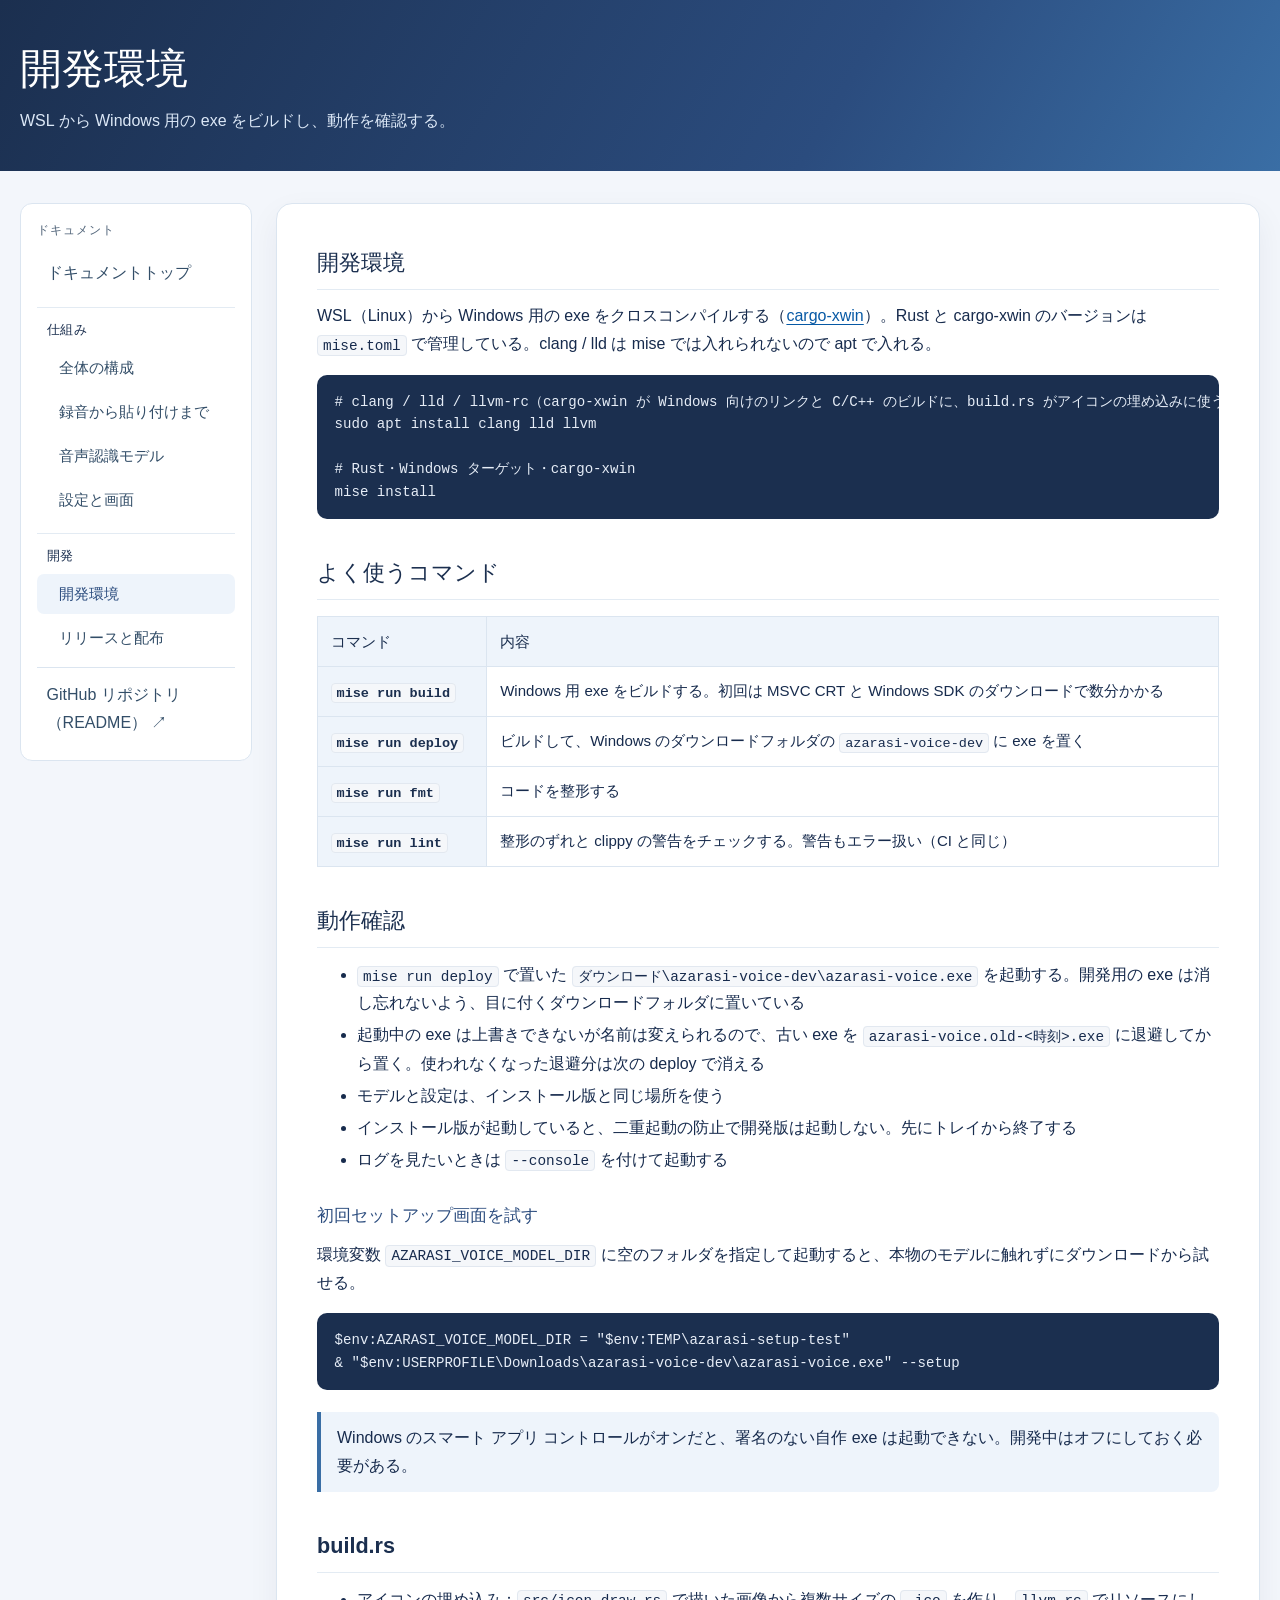
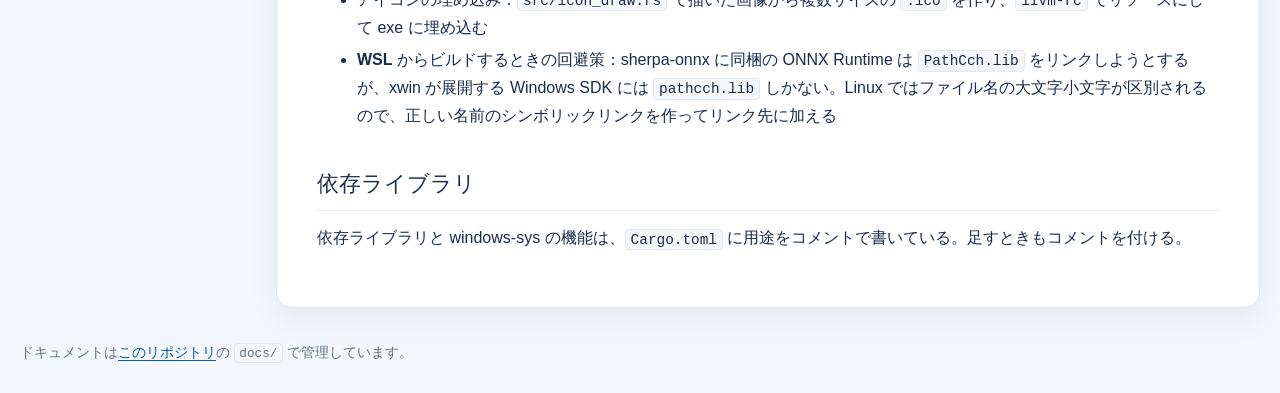
==== docs/development.html @ b4b045d3 "Add an HTML documentation site under docs/ Follow the docs layout of the author's other repositories" ====
<!doctype html>
<html lang="ja">
<head>
  <meta charset="utf-8">
  <meta name="viewport" content="width=device-width, initial-scale=1">
  <meta name="theme-color" content="#1b2f4f">
  <meta name="description" content="WSL から Windows 用の exe をビルドし、動作を確認する。">
  <title>開発環境 | azarasi-voice</title>
  <link rel="stylesheet" href="style.css">
</head>
<body>
  <header class="site-header">
    <h1>開発環境</h1>
    <p>WSL から Windows 用の exe をビルドし、動作を確認する。</p>
  </header>
  <div class="layout">
    <nav class="sidebar" aria-label="ドキュメント">
      <h2>ドキュメント</h2>
      <ul>
        <li><a href="index.html">ドキュメントトップ</a></li>
        <li class="nav-group">仕組み</li>
        <li><a href="overview.html">全体の構成</a></li>
        <li><a href="recording.html">録音から貼り付けまで</a></li>
        <li><a href="model.html">音声認識モデル</a></li>
        <li><a href="settings.html">設定と画面</a></li>
        <li class="nav-group">開発</li>
        <li><a href="development.html" aria-current="page">開発環境</a></li>
        <li><a href="release.html">リリースと配布</a></li>
        <li class="sidebar-external"><a href="https://github.com/azarasi1226/azarasi-voice" target="_blank" rel="noopener">GitHub リポジトリ（README） ↗</a></li>
      </ul>
    </nav>
    <main class="content">
      <section aria-labelledby="setup">
        <h2 id="setup">開発環境</h2>
        <p>WSL（Linux）から Windows 用の exe をクロスコンパイルする（<a href="https://github.com/rust-cross/cargo-xwin">cargo-xwin</a>）。Rust と cargo-xwin のバージョンは <code>mise.toml</code> で管理している。clang / lld は mise では入れられないので apt で入れる。</p>
<pre><code># clang / lld / llvm-rc（cargo-xwin が Windows 向けのリンクと C/C++ のビルドに、build.rs がアイコンの埋め込みに使う）
sudo apt install clang lld llvm

# Rust・Windows ターゲット・cargo-xwin
mise install</code></pre>
      </section>

      <section aria-labelledby="commands">
        <h2 id="commands">よく使うコマンド</h2>
        <table>
          <thead><tr><th>コマンド</th><th>内容</th></tr></thead>
          <tbody>
            <tr><th><code>mise run build</code></th><td>Windows 用 exe をビルドする。初回は MSVC CRT と Windows SDK のダウンロードで数分かかる</td></tr>
            <tr><th><code>mise run deploy</code></th><td>ビルドして、Windows のダウンロードフォルダの <code>azarasi-voice-dev</code> に exe を置く</td></tr>
            <tr><th><code>mise run fmt</code></th><td>コードを整形する</td></tr>
            <tr><th><code>mise run lint</code></th><td>整形のずれと clippy の警告をチェックする。警告もエラー扱い（CI と同じ）</td></tr>
          </tbody>
        </table>
      </section>

      <section aria-labelledby="run">
        <h2 id="run">動作確認</h2>
        <ul>
          <li><code>mise run deploy</code> で置いた <code>ダウンロード\azarasi-voice-dev\azarasi-voice.exe</code> を起動する。開発用の exe は消し忘れないよう、目に付くダウンロードフォルダに置いている</li>
          <li>起動中の exe は上書きできないが名前は変えられるので、古い exe を <code>azarasi-voice.old-&lt;時刻&gt;.exe</code> に退避してから置く。使われなくなった退避分は次の deploy で消える</li>
          <li>モデルと設定は、インストール版と同じ場所を使う</li>
          <li>インストール版が起動していると、二重起動の防止で開発版は起動しない。先にトレイから終了する</li>
          <li>ログを見たいときは <code>--console</code> を付けて起動する</li>
        </ul>
        <h3>初回セットアップ画面を試す</h3>
        <p>環境変数 <code>AZARASI_VOICE_MODEL_DIR</code> に空のフォルダを指定して起動すると、本物のモデルに触れずにダウンロードから試せる。</p>
<pre><code>$env:AZARASI_VOICE_MODEL_DIR = "$env:TEMP\azarasi-setup-test"
&amp; "$env:USERPROFILE\Downloads\azarasi-voice-dev\azarasi-voice.exe" --setup</code></pre>
        <blockquote><p>Windows のスマート アプリ コントロールがオンだと、署名のない自作 exe は起動できない。開発中はオフにしておく必要がある。</p></blockquote>
      </section>

      <section aria-labelledby="buildrs">
        <h2 id="buildrs">build.rs</h2>
        <ul>
          <li><strong>アイコンの埋め込み</strong>：<code>src/icon_draw.rs</code> で描いた画像から複数サイズの <code>.ico</code> を作り、<code>llvm-rc</code> でリソースにして exe に埋め込む</li>
          <li><strong>WSL からビルドするときの回避策</strong>：sherpa-onnx に同梱の ONNX Runtime は <code>PathCch.lib</code> をリンクしようとするが、xwin が展開する Windows SDK には <code>pathcch.lib</code> しかない。Linux ではファイル名の大文字小文字が区別されるので、正しい名前のシンボリックリンクを作ってリンク先に加える</li>
        </ul>
      </section>

      <section aria-labelledby="deps">
        <h2 id="deps">依存ライブラリ</h2>
        <p>依存ライブラリと windows-sys の機能は、<code>Cargo.toml</code> に用途をコメントで書いている。足すときもコメントを付ける。</p>
      </section>
    </main>
  </div>
  <footer class="site-footer">ドキュメントは<a href="https://github.com/azarasi1226/azarasi-voice">このリポジトリ</a>の <code>docs/</code> で管理しています。</footer>
</body>
</html>
---- docs/style.css ----
/* azarasi-voice ドキュメント共通のスタイル。色はアプリのアイコン（待機中の紺）に合わせている */
:root {
  --navy: #2b4c7e;
  --navy-dark: #1b2f4f;
  --navy-light: #3a6ea5;
  --ink: #172b4d;
  --muted: #52657a;
  --line: #dbe5f0;
  --tint: #eef4fb;
  --red: #d93b3b;
  font-family: "Segoe UI", "Yu Gothic UI", Meiryo, sans-serif;
  color: var(--ink);
  background: #f3f6fb;
  font-synthesis: none;
  text-rendering: optimizeLegibility;
}
* { box-sizing: border-box; }
body { margin: 0; line-height: 1.75; }
a { color: #0759a5; text-decoration-thickness: 1px; text-underline-offset: .18em; }
a:hover { color: #003d73; }
code {
  padding: .12em .35em; border: 1px solid #e2e8f0; border-radius: 4px; background: #f5f7fa;
  font-family: Consolas, "Cascadia Code", monospace; font-size: .9em; overflow-wrap: anywhere;
}
pre {
  margin: 1rem 0 1.35rem; padding: 1rem 1.1rem; overflow-x: auto; border-radius: 10px;
  color: #e6edf7; background: #1b2f4f; font-family: Consolas, "Cascadia Code", monospace; font-size: .88rem; line-height: 1.6;
}
pre code { padding: 0; border: 0; color: inherit; background: none; font-size: inherit; }

/* トップページ */
.hero {
  padding: 4.5rem max(1.25rem, calc((100% - 1020px) / 2)); color: #fff;
  background: linear-gradient(120deg, var(--navy-dark), var(--navy) 65%, var(--navy-light));
}
.hero h1 { margin: 0; font-size: clamp(2rem, 6vw, 3.4rem); line-height: 1.15; }
.hero p { max-width: 720px; margin: 1rem 0 0; color: #dce8f7; font-size: 1.08rem; }
.main { width: min(1020px, 100%); margin: 2rem auto; padding: 0 1.25rem; }
.section-title { margin: 0 0 1rem; color: var(--navy-dark); font-size: 1.4rem; }
.cards + .section-title { margin-top: 2.2rem; }
.cards { display: grid; grid-template-columns: repeat(2, minmax(0, 1fr)); gap: 1rem; }
.card {
  display: block; padding: 1.35rem; border: 1px solid var(--line); border-radius: 14px; background: #fff;
  box-shadow: 0 10px 26px rgb(16 42 67 / 5%); color: inherit; text-decoration: none;
  transition: transform .15s ease, box-shadow .15s ease;
}
.card:hover { transform: translateY(-2px); box-shadow: 0 14px 30px rgb(16 42 67 / 10%); }
.card h3 { margin: 0 0 .45rem; color: var(--navy-dark); font-size: 1.2rem; }
.card p { margin: 0; color: var(--muted); }

/* 各ページ */
.site-header {
  padding: 2.75rem max(1.25rem, calc((100% - 88rem) / 2)) 2.25rem; color: #fff;
  background: linear-gradient(120deg, var(--navy-dark), var(--navy) 65%, var(--navy-light));
}
.site-header h1 { margin: 0; font-size: clamp(1.8rem, 5vw, 2.6rem); line-height: 1.2; }
.site-header p { max-width: 720px; margin: .8rem 0 0; color: #dce8f7; }
.layout {
  display: grid; grid-template-columns: 14.5rem minmax(0, 1fr); gap: 1.5rem;
  width: min(90rem, 100%); margin: 2rem auto; padding: 0 1.25rem;
}
.sidebar {
  position: sticky; top: 1.25rem; align-self: start; padding: 1rem;
  border: 1px solid var(--line); border-radius: 12px; background: #fff;
}
.sidebar h2 { margin: 0 0 .65rem; color: var(--muted); font-size: .78rem; letter-spacing: .08em; }
.sidebar ul { display: grid; gap: .2rem; margin: 0; padding: 0; list-style: none; }
.sidebar a { display: block; padding: .45rem .6rem; border-radius: 7px; color: #334e68; text-decoration: none; }
.sidebar a:hover, .sidebar a[aria-current="page"] { color: var(--navy); background: var(--tint); }
.sidebar .nav-group {
  margin-top: .6rem; padding: .7rem .6rem .15rem; border-top: 1px solid #e3ebf3;
  color: var(--navy-dark); font-size: .82rem; font-weight: 700; letter-spacing: .04em;
}
.sidebar .nav-group ~ li:not(.sidebar-external) > a { padding-left: 1.4rem; font-size: .94rem; }
.sidebar-external { margin-top: .35rem; padding-top: .35rem; border-top: 1px solid var(--line); }
.content {
  min-width: 0; padding: clamp(1.25rem, 4vw, 2.5rem); border: 1px solid var(--line); border-radius: 16px;
  background: #fff; box-shadow: 0 12px 32px rgb(16 42 67 / 6%);
}
.content h2 {
  margin: 2.2rem 0 .8rem; padding-bottom: .45rem; border-bottom: 1px solid #e3ebf3;
  color: var(--navy-dark); font-size: 1.35rem;
}
.content section:first-child h2 { margin-top: 0; }
.content h3 { margin: 1.65rem 0 .55rem; color: var(--navy); font-size: 1.08rem; }
.content p, .content ul, .content ol { margin-top: .65rem; margin-bottom: .9rem; }
.content li + li { margin-top: .25rem; }
.content table { width: 100%; margin: 1rem 0 1.35rem; border-collapse: collapse; font-size: .94rem; }
.content th, .content td { padding: .7rem .8rem; border: 1px solid var(--line); text-align: left; vertical-align: top; }
.content th { color: var(--navy-dark); background: var(--tint); font-weight: 700; }
.content tbody th, .content .nowrap { white-space: nowrap; }
.content blockquote {
  margin: 1rem 0; padding: .75rem 1rem; border-left: 4px solid var(--navy-light);
  border-radius: 0 8px 8px 0; background: var(--tint);
}
.content blockquote p { margin: 0; }

/* 処理の流れ */
.flow { display: grid; gap: .75rem; margin: 1rem 0 1.35rem; padding: 0; list-style: none; counter-reset: step; }
.flow > li {
  position: relative; margin: 0; padding: .9rem 1rem .9rem 3.4rem; border: 1px solid var(--line);
  border-radius: 12px; background: #f8fafd; counter-increment: step;
}
.flow > li::before {
  content: counter(step); position: absolute; top: .9rem; left: 1rem; width: 1.7rem; height: 1.7rem;
  border-radius: 50%; color: #fff; background: var(--navy); font-size: .85rem; font-weight: 700;
  line-height: 1.7rem; text-align: center;
}
.flow > li > strong { display: block; color: var(--navy-dark); }
.flow > li ul { margin: .35rem 0 0; padding-left: 1.2rem; }
.flow > li.is-recording::before { background: var(--red); }

.site-footer { width: min(90rem, 100%); margin: 0 auto; padding: 0 1.25rem 2rem; color: #61758a; font-size: .88rem; }
.footer { width: min(1020px, 100%); margin: 0 auto; padding: 0 1.25rem 2rem; color: #61758a; font-size: .88rem; }

@media (max-width: 60em) {
  .layout { grid-template-columns: 1fr; gap: 1rem; margin-top: 1rem; }
  .sidebar { position: static; }
  .sidebar ul { grid-template-columns: repeat(auto-fit, minmax(150px, 1fr)); }
  .sidebar .nav-group, .sidebar-external { grid-column: 1 / -1; }
  .content { padding: 1.25rem; }
  .content table { display: block; overflow-x: auto; }
}
@media (max-width: 640px) {
  .hero { padding-top: 3rem; padding-bottom: 3rem; }
  .cards { grid-template-columns: 1fr; }
}
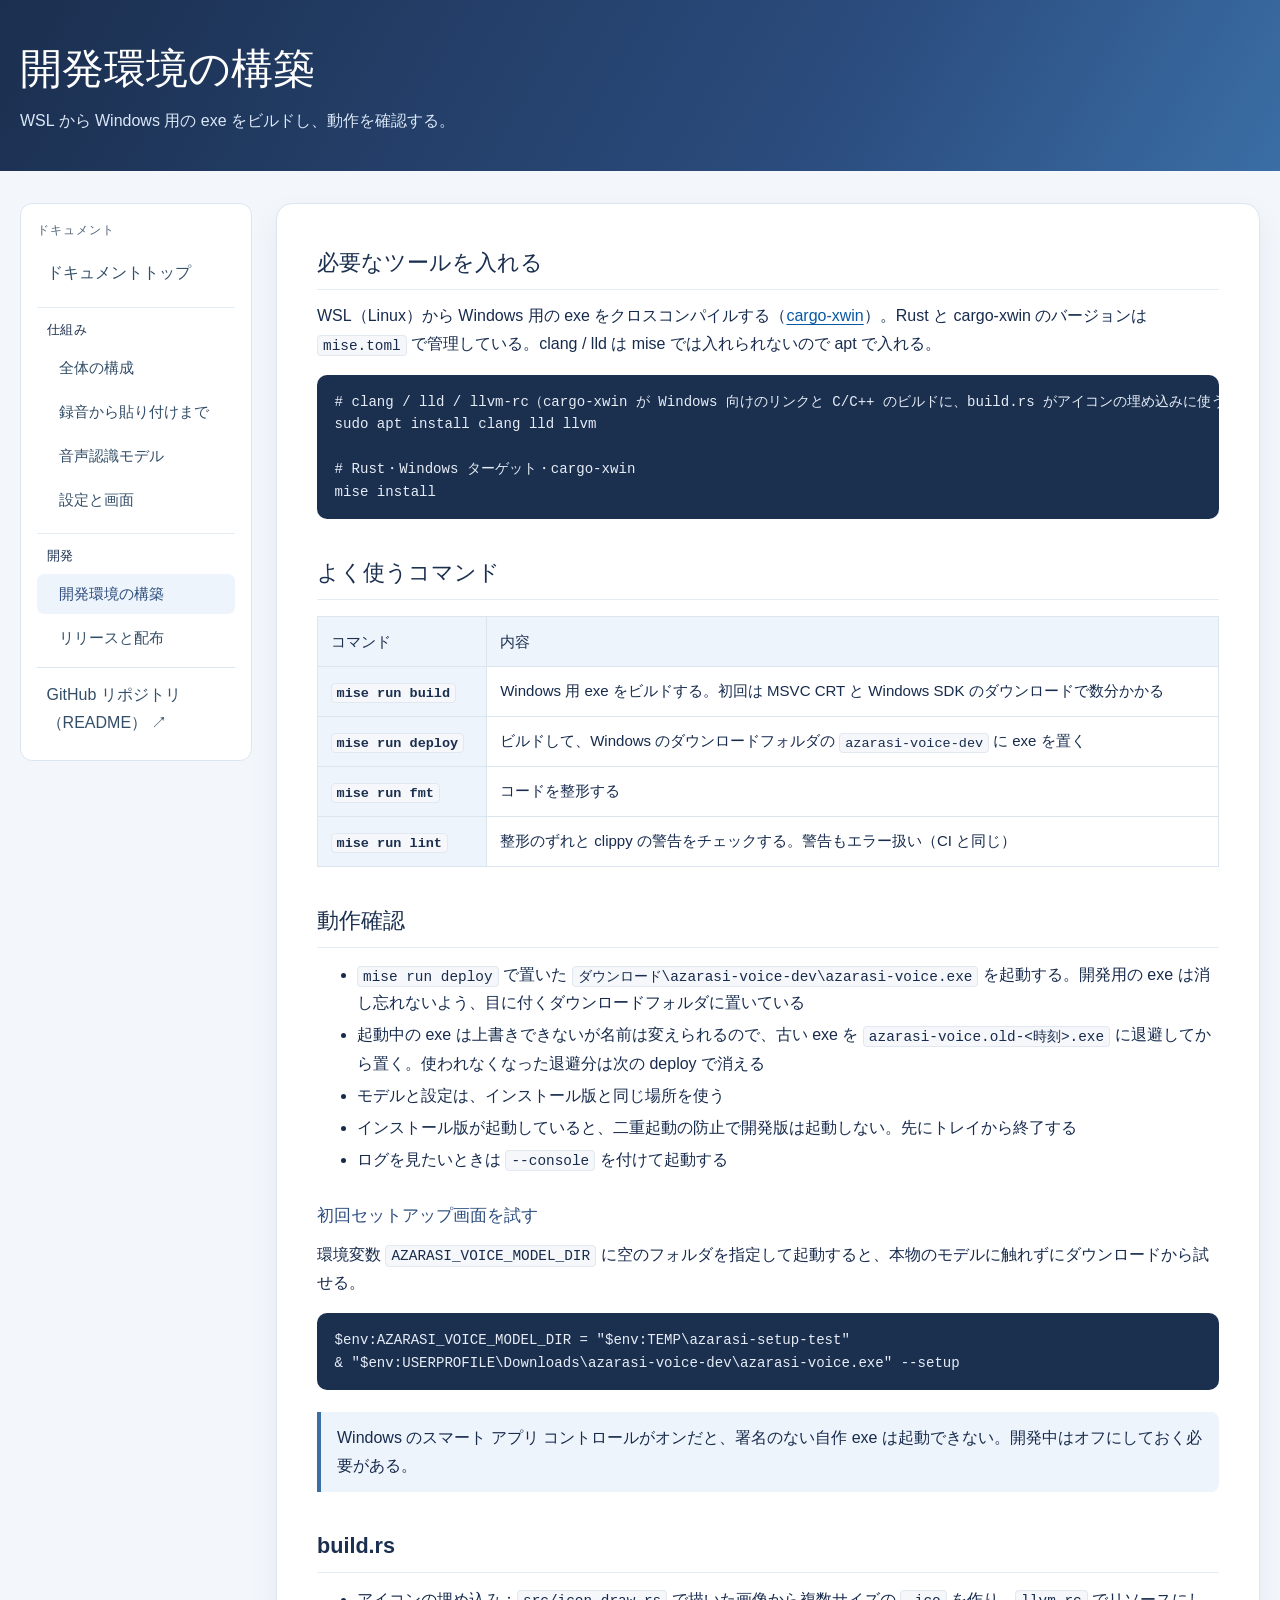
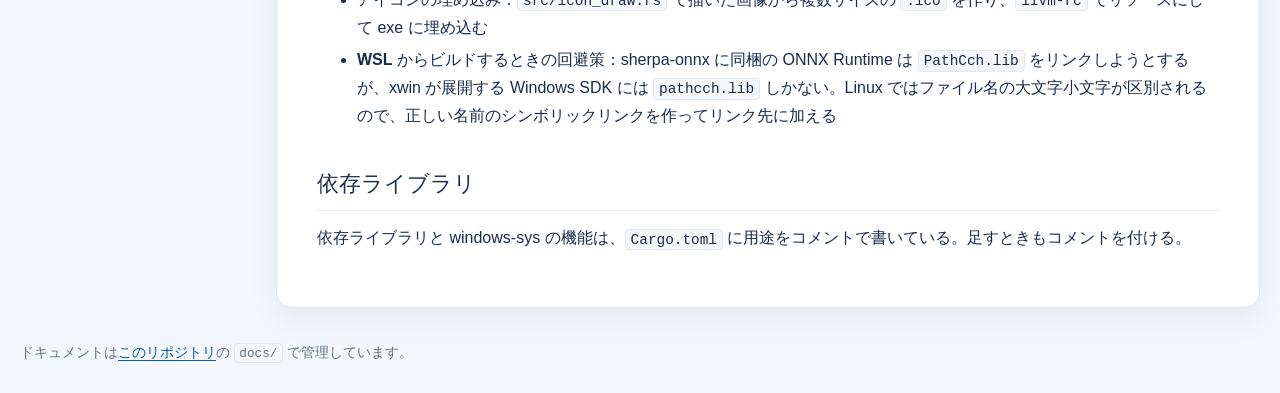
==== commit 5c0f129f: "Rename the development environment docs page Call the page "開発環境の構築" and its first section "必要なツールを " ====
--- a/docs/development.html
+++ b/docs/development.html
@@ -5,12 +5,12 @@
   <meta name="viewport" content="width=device-width, initial-scale=1">
   <meta name="theme-color" content="#1b2f4f">
   <meta name="description" content="WSL から Windows 用の exe をビルドし、動作を確認する。">
-  <title>開発環境 | azarasi-voice</title>
+  <title>開発環境の構築 | azarasi-voice</title>
   <link rel="stylesheet" href="style.css">
 </head>
 <body>
   <header class="site-header">
-    <h1>開発環境</h1>
+    <h1>開発環境の構築</h1>
     <p>WSL から Windows 用の exe をビルドし、動作を確認する。</p>
   </header>
   <div class="layout">
@@ -24,14 +24,14 @@
         <li><a href="model.html">音声認識モデル</a></li>
         <li><a href="settings.html">設定と画面</a></li>
         <li class="nav-group">開発</li>
-        <li><a href="development.html" aria-current="page">開発環境</a></li>
+        <li><a href="development.html" aria-current="page">開発環境の構築</a></li>
         <li><a href="release.html">リリースと配布</a></li>
         <li class="sidebar-external"><a href="https://github.com/azarasi1226/azarasi-voice" target="_blank" rel="noopener">GitHub リポジトリ（README） ↗</a></li>
       </ul>
     </nav>
     <main class="content">
       <section aria-labelledby="setup">
-        <h2 id="setup">開発環境</h2>
+        <h2 id="setup">必要なツールを入れる</h2>
         <p>WSL（Linux）から Windows 用の exe をクロスコンパイルする（<a href="https://github.com/rust-cross/cargo-xwin">cargo-xwin</a>）。Rust と cargo-xwin のバージョンは <code>mise.toml</code> で管理している。clang / lld は mise では入れられないので apt で入れる。</p>
 <pre><code># clang / lld / llvm-rc（cargo-xwin が Windows 向けのリンクと C/C++ のビルドに、build.rs がアイコンの埋め込みに使う）
 sudo apt install clang lld llvm
